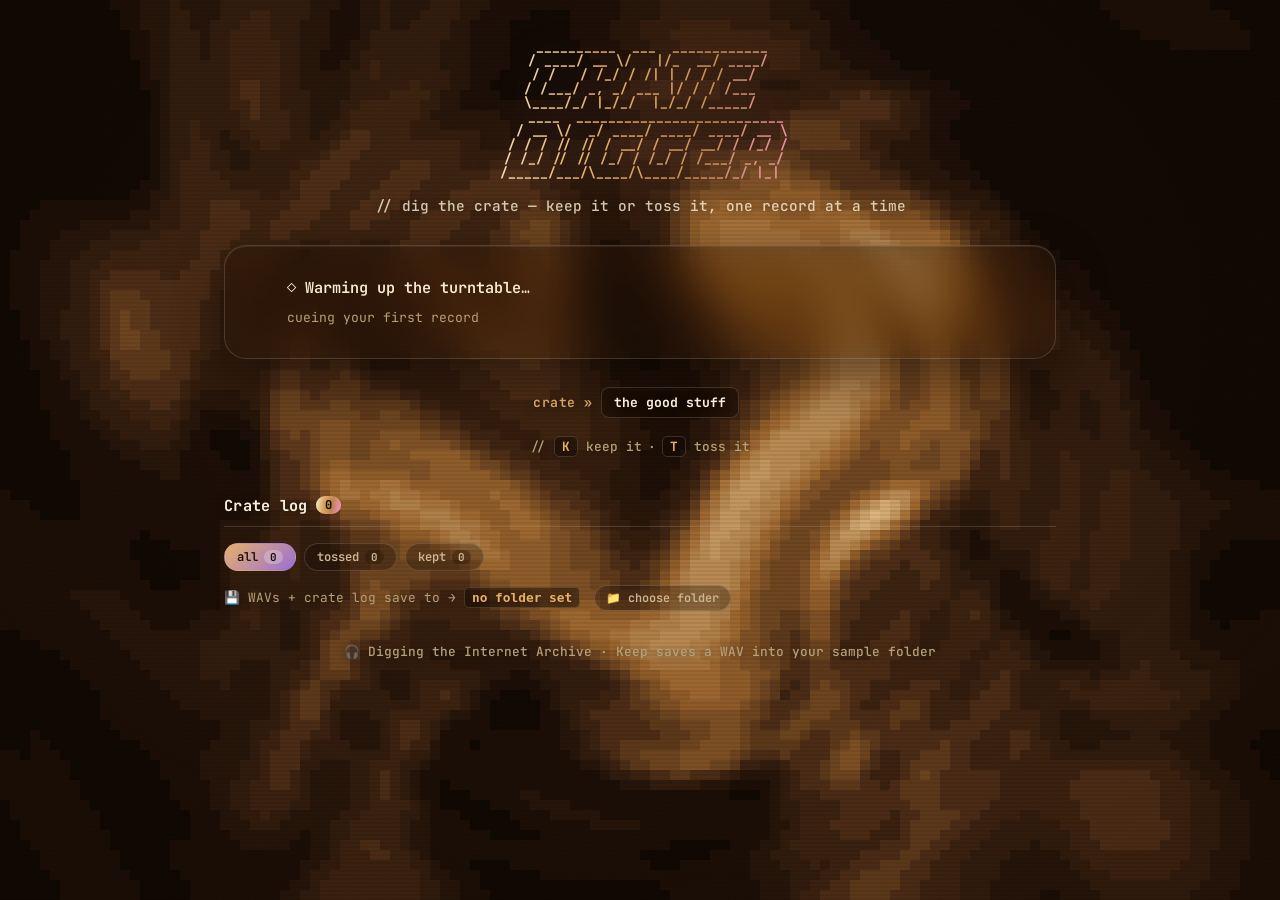
==== ui/index.html @ b9164f17 "PIXEL BREW: same brew field, chunky posterized pixels instead of glyphs Co-Authored-By: Claude Fable" ====
<!DOCTYPE html>
<html lang="en">
<head>
  <meta charset="utf-8" />
  <meta name="viewport" content="width=device-width, initial-scale=1" />
  <!-- CSP lives in tauri.conf.json — Tauri injects it (with nonces for its own
       IPC scripts) so a hand-written meta tag here would only get in the way. -->
  <title>Crate Digger</title>

  <link rel="preconnect" href="https://fonts.googleapis.com" />
  <link rel="preconnect" href="https://fonts.gstatic.com" crossorigin />
  <link href="https://fonts.googleapis.com/css2?family=JetBrains+Mono:wght@400;500;600;700&display=swap" rel="stylesheet" />
  <link rel="stylesheet" href="./style.css" />
</head>
<body>
  <!-- PIXEL BREW — milk meeting coffee on a spinning platter, behind everything (bg.js) -->
  <canvas id="bg" aria-hidden="true"></canvas>
  <div class="fx haze" aria-hidden="true"></div>
  <div class="fx grain" aria-hidden="true"></div>
  <div class="fx scan" aria-hidden="true"></div>

  <div class="app">
    <header>
      <h1 class="sr-only">Crate Digger</h1>
<pre id="logo" class="logo" aria-hidden="true">   __________  ___  ____________
  / ____/ __ \/   |/_  __/ ____/
 / /   / /_/ / /| | / / / __/
/ /___/ _, _/ ___ |/ / / /___
\____/_/ |_/_/  |_/_/ /_____/
    ____  __________________________
   / __ \/  _/ ____/ ____/ ____/ __ \
  / / / // // / __/ / __/ __/ / /_/ /
 / /_/ // // /_/ / /_/ / /___/ _, _/
/_____/___/\____/\____/_____/_/ |_|</pre>
      <p class="tagline">// dig the crate — keep it or toss it, one record at a time</p>
    </header>

    <main>
    <section class="stage">
      <div class="turntable">
        <div id="record" class="record">
          <pre id="asciiRecord" class="ascii-record" aria-hidden="true"></pre>
        </div>
        <div id="cueing" class="cueing hidden" aria-live="polite"></div>
      </div>

      <div class="info">
        <div id="placeholder" class="placeholder">
          <span class="ph-lead">◇ Warming up the turntable…</span>
          <span class="ph-sub">cueing your first record</span>
        </div>
        <div id="card" class="card hidden">
          <h2 id="title">—</h2>
          <div class="meta">
            <span id="artist" class="artist">—</span>
            <span id="year" class="pill"></span>
            <span id="genre" class="pill alt"></span>
          </div>
          <div id="label" class="sub"></div>
          <audio id="player" preload="auto"></audio>
          <div class="player">
            <button id="ppBtn" class="pp" type="button" aria-label="Play">▶</button>
            <div id="seek" class="seek" role="slider" aria-label="Seek" tabindex="0"
                 aria-valuemin="0" aria-valuemax="0" aria-valuenow="0" aria-valuetext="0:00 of 0:00">
              <div id="seekFill" class="seek-fill"></div>
            </div>
            <span class="ptimes"><span id="ptime">0:00</span> / <span id="pdur">0:00</span></span>
          </div>
          <div class="card-actions">
            <a id="archive" class="archive-link" target="_blank" rel="noopener"
               aria-label="View on Archive.org (opens in a new tab)">View on Archive.org ↗</a>
          </div>
        </div>
      </div>
    </section>

    <!-- one crate — the good stuff; no picker -->
    <section class="digbar">
      <p class="crate-line">
        <span class="crate-tag">crate&nbsp;»</span>
        <span class="crate-name">the good stuff</span>
        <span id="crateCount" class="crate-count" aria-live="polite"></span>
      </p>
    </section>

    <!-- no verdict buttons — K keeps, T tosses; the verdict plays out on the vinyl -->
    <section class="verdict">
      <p class="keyhint">// <kbd>K</kbd> keep it&ensp;·&ensp;<kbd>T</kbd> toss it</p>
    </section>

    <div id="toast" class="toast hidden" role="status" aria-live="polite" aria-atomic="true"></div>

    <section class="library">
      <h3>Crate log <span id="libCount" class="count">0</span></h3>
      <div class="lib-tabs">
        <button class="lib-tab active" data-filter="all" type="button">all <span class="tab-n">0</span></button>
        <button class="lib-tab" data-filter="heard" type="button">tossed <span class="tab-n">0</span></button>
        <button class="lib-tab" data-filter="kept" type="button">kept <span class="tab-n">0</span></button>
      </div>
      <ul id="libList" class="lib-list"></ul>
      <p class="lib-empty hidden" id="libEmpty">Nothing here yet — every record you dig up gets logged here.</p>
      <p class="dest">💾 WAVs + crate log save to → <code id="folderStatus">no folder set</code>
        <button id="folderPick" class="folder-btn" type="button">📁 choose folder</button></p>
    </section>
    </main>

    <footer class="shutdown-hint">
      🎧 Digging the Internet Archive · Keep saves a WAV into your sample folder
    </footer>
  </div>

  <script src="./bg.js"></script>
  <script src="./app.js"></script>
</body>
</html>
---- ui/style.css ----
/* ==========================================================================
   Crate Digger — hazy psychedelic-coffee, codey edition.
   Coffee-and-milk swirl behind frosted glass; JetBrains Mono, warm color wheel.
   ========================================================================== */
:root {
  /* warm psychedelic-coffee palette (matches the pbrew coffee-and-milk swirl) */
  --abyss: #160d06;
  --cream: #f7ecd2;
  --latte: #e6b06a;
  --rust: #b86a36;
  --rose: #ee93bb;
  --violet: #9a6fd6;
  /* ink on the haze */
  --ink: #f8efdd;
  --body: #e7d8bf;
  --muted: #cdb693;
  --muted-dim: #b6a079;   /* lightened for AA contrast over the bright swirl */
  /* glass */
  --glass: rgba(36, 23, 13, 0.42);
  --glass-soft: rgba(40, 26, 15, 0.30);
  --glass-line: rgba(247, 236, 210, 0.16);
  --glass-line-soft: rgba(247, 236, 210, 0.10);
  /* semantic */
  --success: #8fd6a0;
  /* radii */
  --r-xs: 5px;
  --r-sm: 8px;
  --r-md: 11px;
  --r-xl: 22px;
  --pill: 9999px;
  /* the warm psychedelic wheel, kept luminous for text gradients */
  --rainbow: linear-gradient(100deg,
    #f7ecd2, #e6b06a, #c98f54, #ee93bb, #b98fe0, #eca6c8, #f7ecd2);
  --mono: "JetBrains Mono", ui-monospace, "SFMono-Regular", Menlo, Consolas, monospace;
}

* { box-sizing: border-box; }

html, body { height: 100%; }
body {
  margin: 0;
  font-family: var(--mono);
  color: var(--body);
  background: var(--abyss); /* no gradients — the brew layers paint the cup */
  min-height: 100vh;
  -webkit-font-smoothing: antialiased;
  text-rendering: optimizeLegibility;
}

/* PIXEL BREW — low-res canvas scaled up into hard blocks:
   dark roast → caramel → cream by density, posterized */
#bg {
  position: fixed; inset: 0; width: 100%; height: 100%; z-index: 0;
  pointer-events: none;
  image-rendering: pixelated; image-rendering: crisp-edges;
}
.fx { position: fixed; inset: 0; z-index: 1; pointer-events: none; }
.haze {
  background: radial-gradient(120vmax 90vmax at 50% 36%, rgba(247, 236, 210, 0.10), transparent 62%);
  mix-blend-mode: soft-light;
}
.scan {
  background: repeating-linear-gradient(to bottom, rgba(0, 0, 0, 0) 0 2px, rgba(15, 9, 3, 0.16) 2px 4px);
  opacity: 0.45;
}
.grain {
  opacity: 0.06; mix-blend-mode: soft-light;
  background-image: url("data:image/svg+xml,%3Csvg xmlns='http://www.w3.org/2000/svg' width='140' height='140'%3E%3Cfilter id='n'%3E%3CfeTurbulence type='fractalNoise' baseFrequency='0.9' numOctaves='2' stitchTiles='stitch'/%3E%3C/filter%3E%3Crect width='100%25' height='100%25' filter='url(%23n)'/%3E%3C/svg%3E");
}

.sr-only {
  position: absolute; width: 1px; height: 1px; padding: 0; margin: -1px;
  overflow: hidden; clip: rect(0 0 0 0); white-space: nowrap; border: 0;
}

.app {
  position: relative; z-index: 2;
  max-width: 880px;
  margin: 0 auto;
  padding: 40px 24px 72px;
}

/* ---------------- header / ASCII wordmark ---------------- */
header { text-align: center; margin-bottom: 30px; }

.logo {
  display: inline-block;
  margin: 0 auto;
  font-family: var(--mono);
  font-size: clamp(6px, 1.7vw, 13px);
  line-height: 1.08;
  font-weight: 700;
  white-space: pre;
  background: var(--rainbow);
  background-size: 220% auto;
  -webkit-background-clip: text; background-clip: text;
  color: transparent;
  filter: drop-shadow(0 2px 18px rgba(238, 147, 187, 0.32));
  animation: hue 11s linear infinite;
}
@keyframes hue { to { background-position: 220% center; } }

/* the reels just locked — a one-shot glow that settles into the resting logo */
.logo.locked { animation: hue 11s linear infinite, logoLock 1.1s ease-out 1; }
@keyframes logoLock {
  0%   { filter: drop-shadow(0 0 28px rgba(238, 147, 187, 0.9)) drop-shadow(0 0 12px rgba(154, 111, 214, 0.7)); }
  100% { filter: drop-shadow(0 2px 18px rgba(238, 147, 187, 0.32)); }
}

.tagline {
  color: var(--cream);
  margin: 14px 0 0;
  font-size: 0.9rem;
  font-weight: 500;
  opacity: 0.82;
  text-shadow: 0 1px 10px rgba(20, 11, 5, 0.6);
}

/* ---------------- stage panel (frosted glass) ---------------- */
.stage {
  display: flex;
  gap: 30px;
  align-items: center;
  background: var(--glass);
  backdrop-filter: blur(18px) saturate(135%);
  -webkit-backdrop-filter: blur(18px) saturate(135%);
  border: 1px solid var(--glass-line);
  border-radius: var(--r-xl);
  padding: 30px 32px;
  box-shadow:
    0 18px 50px rgba(10, 5, 2, 0.45),
    inset 0 1px 0 rgba(255, 255, 255, 0.08);
}

/* ---------------- ASCII vinyl ---------------- */
.turntable { flex: 0 0 auto; display: grid; place-items: center; }

.record {
  position: relative;
  display: grid;
  place-items: center;
  filter: drop-shadow(0 10px 28px rgba(10, 5, 2, 0.55));
}

.ascii-record {
  margin: 0;
  font-family: var(--mono);
  font-size: clamp(7px, 1.9vw, 13px);
  line-height: 1.0;
  font-weight: 700;
  white-space: pre;
  user-select: none;
  /* fixed conic wheel; the JS spiral sweeps THROUGH it so light glides over the disc */
  background: conic-gradient(from 0deg,
    #f7ecd2, #e6b06a, #c98f54, #ee93bb, #9a6fd6, #6f4ea8, #c98f54, #f7ecd2);
  -webkit-background-clip: text; background-clip: text;
  color: transparent;
  filter: drop-shadow(0 0 10px rgba(238, 147, 187, 0.28));
}

/* a verdict washes over the disc: keep = warm bloom, toss = ashen fade
   (paired with the shape pass in renderDisc — light ring out / crumble to dust) */
.ascii-record.fx-keep { animation: discKeep 1.5s ease-in-out; }
@keyframes discKeep {
  0%   { filter: drop-shadow(0 0 10px rgba(238, 147, 187, 0.28)); }
  50%  { filter: drop-shadow(0 0 34px rgba(238, 147, 187, 0.95)) brightness(1.6) saturate(1.5); }
  100% { filter: drop-shadow(0 0 10px rgba(238, 147, 187, 0.28)); }
}
.ascii-record.fx-toss { animation: discToss 1.5s ease-in-out; }
@keyframes discToss {
  0%   { filter: drop-shadow(0 0 10px rgba(238, 147, 187, 0.28)); }
  50%  { filter: drop-shadow(0 0 4px rgba(60, 40, 36, 0.6)) saturate(0.15) brightness(0.6); }
  100% { filter: drop-shadow(0 0 10px rgba(238, 147, 187, 0.28)); }
}

@media (prefers-reduced-motion: reduce) {
  .logo { animation: none; }   /* the disc renders a single still frame in JS */
  .card.in { animation: none; }
  .cueing, .record.loading .ascii-record { animation: none; }
  .ascii-record.fx-keep, .ascii-record.fx-toss { animation: none; }
  .count { animation: none; }
}

/* ---------------- info / record card ---------------- */
.info { flex: 1 1 auto; min-width: 0; }
.placeholder {
  color: var(--body); font-size: 0.95rem; line-height: 1.6;
  display: flex; flex-direction: column; gap: 6px;
}
.ph-lead { color: var(--cream); font-weight: 600; }
.ph-sub { color: var(--muted-dim); font-size: 0.82rem; }
.card.hidden, .placeholder.hidden, .toast.hidden, .cueing.hidden { display: none; }

/* while the next record cues, the outgoing one recedes into the haze */
.card.stale { opacity: 0.4; filter: saturate(0.5); pointer-events: none; }
.card { transition: opacity 0.3s ease, filter 0.3s ease; }

/* each new record rises and focuses in out of the haze (set fresh every spin) */
.card.in { animation: cardIn 0.85s cubic-bezier(.2,.8,.2,1) both; }
@keyframes cardIn {
  from { opacity: 0; transform: translateY(16px) scale(.98); filter: blur(5px); }
  to   { opacity: 1; transform: none; filter: none; }
}

.card h2 {
  margin: 0 0 10px;
  font-size: 1.25rem;
  font-weight: 700;
  line-height: 1.3;
  color: var(--ink);
  word-break: break-word;
}
.meta { display: flex; flex-wrap: wrap; gap: 8px; align-items: center; margin-bottom: 8px; }
.artist { color: var(--rose); font-weight: 700; font-size: 0.9rem; }
.pill {
  font-size: 0.72rem; font-weight: 600; padding: 3px 9px; border-radius: var(--pill);
  background: rgba(247, 236, 210, 0.10); color: var(--body); border: 1px solid var(--glass-line);
}
.pill.alt { background: rgba(154, 111, 214, 0.20); color: #d9c4f4; border-color: rgba(154, 111, 214, 0.4); }
.pill:empty { display: none; }
.sub { color: var(--muted); font-size: 0.82rem; margin-bottom: 14px; min-height: 1em; }
.sub:empty { margin-bottom: 0; }

/* native control hidden — we drive it from a custom coffee-toned player */
audio#player { display: none; }
.player {
  display: flex; align-items: center; gap: 12px;
  margin: 8px 0 12px; padding: 9px 13px;
  background: rgba(20, 11, 5, 0.42);
  border: 1px solid var(--glass-line);
  border-radius: var(--r-md);
  backdrop-filter: blur(10px); -webkit-backdrop-filter: blur(10px);
}
.pp {
  flex: 0 0 auto; width: 34px; height: 34px; border-radius: 50%;
  border: 1px solid rgba(247, 236, 210, 0.35);
  background: radial-gradient(circle at 35% 30%, var(--latte), var(--rust) 85%);
  color: #2a1404; font-family: var(--mono); font-size: 0.78rem; font-weight: 700;
  cursor: pointer; display: grid; place-items: center; line-height: 1;
  box-shadow: 0 0 16px rgba(238, 147, 187, 0.35);
  transition: transform 0.08s ease, box-shadow 0.15s ease;
}
.pp:hover { box-shadow: 0 0 22px rgba(238, 147, 187, 0.55); }
.pp:active { transform: scale(0.93); }
.pp:focus-visible { outline: 2px solid var(--rose); outline-offset: 2px; }
.seek {
  flex: 1 1 auto; height: 7px; border-radius: var(--pill);
  background: rgba(247, 236, 210, 0.14);
  position: relative; cursor: pointer; touch-action: none;
}
.seek-fill {
  position: absolute; left: 0; top: 0; height: 100%; width: 0%;
  border-radius: var(--pill);
  background: linear-gradient(90deg, var(--latte), var(--rose), var(--violet));
  box-shadow: 0 0 12px rgba(238, 147, 187, 0.5);
}
.seek-fill::after {                 /* the playhead nub */
  content: ""; position: absolute; right: -5px; top: 50%;
  width: 10px; height: 10px; border-radius: 50%;
  transform: translateY(-50%);
  background: var(--cream); box-shadow: 0 0 8px rgba(238, 147, 187, 0.7);
}
.seek:focus-visible { outline: 2px solid var(--rose); outline-offset: 3px; }
.ptimes {
  flex: 0 0 auto; font-size: 0.76rem; color: var(--muted);
  font-variant-numeric: tabular-nums; letter-spacing: 0.3px;
}

.archive-link { color: var(--muted-dim); font-size: 0.8rem; font-weight: 500; text-decoration: none; }
.archive-link:hover { color: var(--rose); }

/* ---------------- the disc IS the loader (cueing caption + whir) ---------------- */
.cueing {
  margin-top: 16px; text-align: center;
  font-family: var(--mono); font-size: 0.82rem; font-weight: 600;
  letter-spacing: 0.5px; color: var(--cream);
  text-shadow: 0 1px 10px rgba(20, 11, 5, 0.6);
  animation: cuePulse 1.3s ease-in-out infinite;
}
@keyframes cuePulse { 0%, 100% { opacity: 0.4; } 50% { opacity: 0.95; } }

/* while digging/cueing, the disc glows brighter and breathes — it's the loader */
.record.loading .ascii-record { animation: discCue 1.1s ease-in-out infinite; }
@keyframes discCue {
  0%, 100% { filter: drop-shadow(0 0 10px rgba(238, 147, 187, 0.30)); }
  50%      { filter: drop-shadow(0 0 24px rgba(154, 111, 214, 0.65)); }
}

/* ---------------- dig bar (which crate) + verdict bar (keep / toss) ---------------- */
.digbar {
  display: flex; flex-wrap: wrap; gap: 12px; align-items: center;
  justify-content: center;
  max-width: 560px; margin: 28px auto 0;
}
/* no verdict buttons — the shortcuts are whispered like a code comment */
.verdict { margin: 20px 0 6px; text-align: center; }
.keyhint {
  margin: 0; color: var(--muted-dim); font-size: 0.8rem; font-weight: 500;
  text-shadow: 0 1px 8px rgba(20, 11, 5, 0.5);
}
.keyhint kbd {
  font-family: var(--mono); color: var(--latte); font-weight: 700;
  border: 1px solid var(--glass-line); border-radius: var(--r-xs);
  padding: 1px 7px; background: rgba(20, 11, 5, 0.5);
}
.crate-line {
  margin: 0; color: var(--muted); font-size: 0.82rem; font-weight: 600;
  display: flex; align-items: center; gap: 8px; flex-wrap: wrap;
  text-shadow: 0 1px 8px rgba(20, 11, 5, 0.5);
}
.crate-tag { color: var(--latte); letter-spacing: 0.5px; }
.crate-name {
  color: var(--ink); font-weight: 700;
  padding: 6px 12px; border-radius: var(--r-sm);
  border: 1px solid var(--glass-line); background: rgba(20, 11, 5, 0.5);
  backdrop-filter: blur(10px); -webkit-backdrop-filter: blur(10px);
}
/* the exact records-left tally — single crate, so it never lies */
.crate-count { color: var(--muted-dim); font-weight: 500; font-size: 0.78rem; }
.crate-count:not(:empty)::before { content: "· "; }

/* ---------------- toast ---------------- */
.toast {
  margin: 18px auto 0; max-width: 600px; text-align: center;
  padding: 11px 16px; border-radius: var(--r-md); font-size: 0.86rem; font-weight: 500;
  border: 1px solid var(--glass-line); color: var(--body);
  background: var(--glass-soft);
  backdrop-filter: blur(12px); -webkit-backdrop-filter: blur(12px);
}
.toast.ok { border-color: rgba(143, 214, 160, 0.45); background: rgba(143, 214, 160, 0.12); color: #bdebca; }
.toast.err { border-color: rgba(243, 160, 140, 0.45); background: rgba(243, 160, 140, 0.12); color: #f6c3b5; }
.toast.busy { color: var(--muted); }

/* ---------------- crate log (persistent library) ---------------- */
.library { margin-top: 40px; }
.library h3 {
  font-size: 0.95rem; font-weight: 700; color: var(--ink);
  border-bottom: 1px solid var(--glass-line); padding-bottom: 10px;
  display: flex; align-items: center; letter-spacing: 0.3px;
  text-shadow: 0 1px 10px rgba(20, 11, 5, 0.6);
}
.count {
  background: var(--rainbow); background-size: 200% auto;
  color: #1c1004; border-radius: var(--pill);
  padding: 1px 9px; font-size: 0.76rem; font-weight: 700; margin-left: 8px;
  animation: hue 7s linear infinite;
}
.lib-tabs { display: flex; flex-wrap: wrap; gap: 8px; margin: 16px 0 6px; }
.lib-tab {
  font-family: var(--mono); font-size: 0.76rem; font-weight: 600; cursor: pointer;
  padding: 5px 12px; border-radius: var(--pill);
  border: 1px solid var(--glass-line); background: rgba(20, 11, 5, 0.3);
  color: var(--muted); display: inline-flex; align-items: center; gap: 6px;
  transition: color 0.14s ease, border-color 0.14s ease, background 0.14s ease;
}
.lib-tab:hover { color: var(--cream); border-color: rgba(247, 236, 210, 0.3); }
.lib-tab.active { color: #1c1004; border-color: transparent;
  background: linear-gradient(135deg, var(--latte), var(--violet)); }
.lib-tab .tab-n {
  font-size: 0.68rem; font-weight: 700; padding: 0 6px; border-radius: var(--pill);
  background: rgba(20, 11, 5, 0.28); color: inherit;
}
.lib-tab.active .tab-n { background: rgba(255, 255, 255, 0.25); }

.lib-list { list-style: none; padding: 0; margin: 10px 0; }
.lib-list li {
  display: flex; align-items: center; gap: 11px;
  padding: 8px 0; border-bottom: 1px solid var(--glass-line-soft);
}
.lib-main { flex: 1 1 auto; min-width: 0; display: flex; flex-direction: column; gap: 1px; }
.lib-title {
  font-size: 0.84rem; font-weight: 600; color: var(--body);
  white-space: nowrap; overflow: hidden; text-overflow: ellipsis;
  text-shadow: 0 1px 8px rgba(20, 11, 5, 0.5);
}
.lib-artist {
  font-size: 0.74rem; color: var(--muted-dim);
  white-space: nowrap; overflow: hidden; text-overflow: ellipsis;
}
/* read-only verdict pills — how you ruled on each record; not clickable */
.lib-badges { flex: 0 0 auto; display: flex; gap: 6px; }
.lib-b {
  padding: 3px 10px; border-radius: var(--pill);
  border: 1px solid var(--glass-line); background: rgba(247, 236, 210, 0.05);
  color: var(--muted); font-size: 0.7rem; font-weight: 700; white-space: nowrap;
}
.lib-b.kept {
  color: #bdebca; border-color: rgba(143, 214, 160, 0.55); background: rgba(143, 214, 160, 0.14);
}
.lib-b.tossed {
  color: #f6c3b5; border-color: rgba(243, 160, 140, 0.5); background: rgba(243, 160, 140, 0.12);
}
.lib-empty { color: var(--muted-dim); font-size: 0.84rem; padding: 10px 0; }
.lib-empty.hidden { display: none; }

.dest { color: var(--muted-dim); font-size: 0.8rem; margin-top: 14px; text-shadow: 0 1px 8px rgba(20, 11, 5, 0.5); }
code {
  background: rgba(20, 11, 5, 0.5); padding: 2px 7px; border-radius: var(--r-xs);
  color: var(--latte); font-weight: 600; border: 1px solid var(--glass-line);
}

/* ---------------- shutdown hint ---------------- */
.shutdown-hint {
  margin-top: 32px; text-align: center;
  color: var(--muted-dim); font-size: 0.8rem; font-weight: 500;
  text-shadow: 0 1px 8px rgba(20, 11, 5, 0.5);
}

/* click-to-play affordance on crate-log rows */
.lib-list li { cursor: pointer; }
.lib-play {
  flex: 0 0 auto; width: 22px; height: 22px; border-radius: 50%;
  display: grid; place-items: center; font-size: 0.6rem;
  color: var(--latte); border: 1px solid var(--glass-line);
  background: rgba(247, 236, 210, 0.06);
}
.lib-list li:hover .lib-play { color: var(--rose); border-color: rgba(238, 147, 187, 0.5); }
.lib-list li:active { opacity: 0.75; }

/* ---------------- card actions (Archive.org link) ---------------- */
.card-actions { display: flex; align-items: center; gap: 14px; flex-wrap: wrap; margin-top: 4px; }

/* ---------------- sample-folder picker (crate-log footer) ---------------- */
.folder-btn {
  font-family: var(--mono); font-size: 0.74rem; font-weight: 600; cursor: pointer;
  padding: 4px 11px; margin-left: 6px; border-radius: var(--pill);
  border: 1px solid var(--glass-line); background: rgba(20, 11, 5, 0.3);
  color: var(--muted);
  transition: color 0.14s ease, border-color 0.14s ease, background 0.14s ease;
}
.folder-btn:hover { color: var(--cream); border-color: rgba(247, 236, 210, 0.3); }
.folder-btn:focus-visible { outline: 2px solid var(--rose); outline-offset: 2px; }
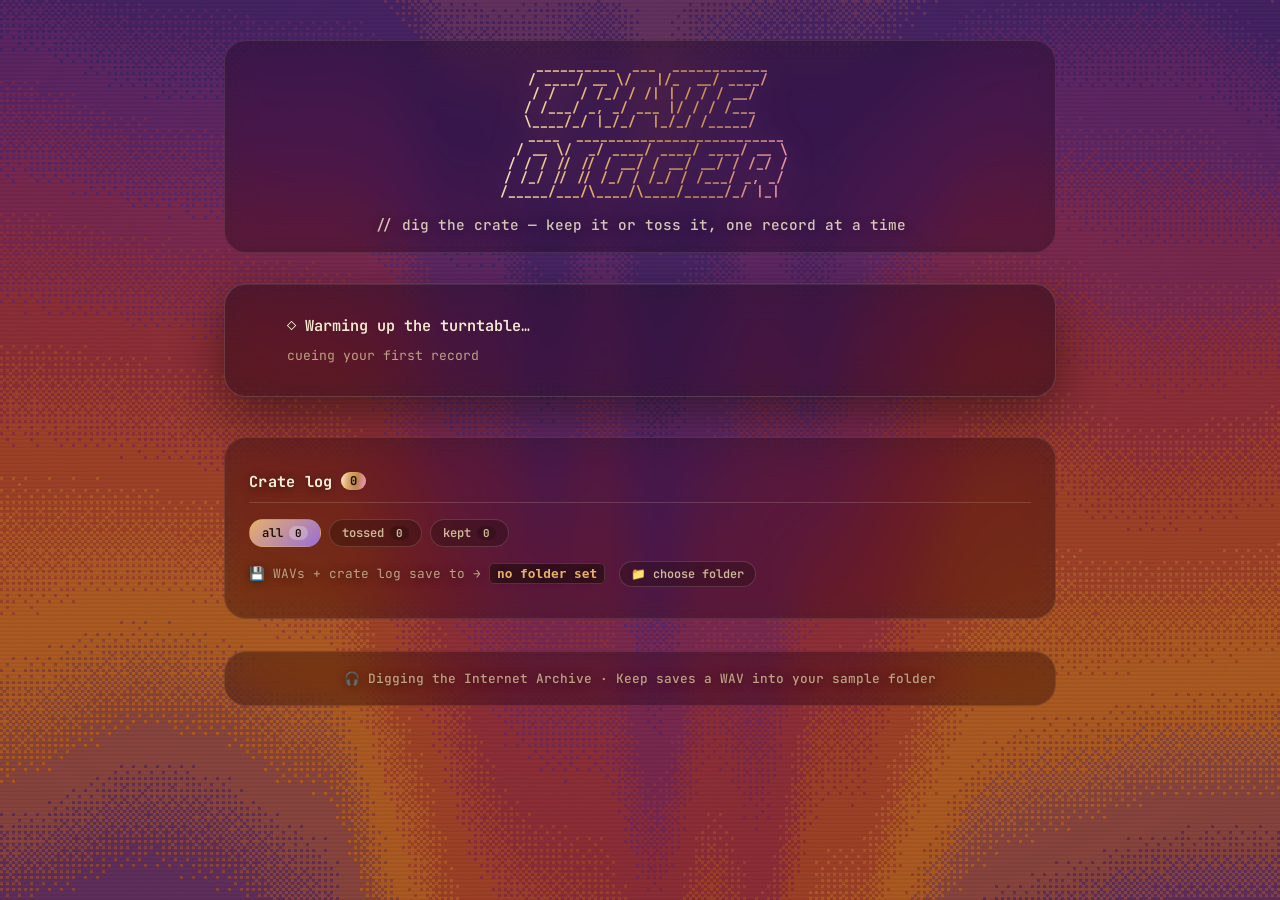
==== commit b994a133: "Drop the crate bar and keyhint bar — the disc and the log say everything Co-Authored-By: Claude Fabl" ====
--- a/ui/index.html
+++ b/ui/index.html
@@ -74,20 +74,7 @@
       </div>
     </section>
 
-    <!-- one crate — the good stuff; no picker -->
-    <section class="digbar">
-      <p class="crate-line">
-        <span class="crate-tag">crate&nbsp;»</span>
-        <span class="crate-name">the good stuff</span>
-        <span id="crateCount" class="crate-count" aria-live="polite"></span>
-      </p>
-    </section>
-
-    <!-- no verdict buttons — K keeps, T tosses; the verdict plays out on the vinyl -->
-    <section class="verdict">
-      <p class="keyhint">// <kbd>K</kbd> keep it&ensp;·&ensp;<kbd>T</kbd> toss it</p>
-    </section>
-
+    <!-- no crate bar, no verdict buttons — one crate, K keeps, T tosses -->
     <div id="toast" class="toast hidden" role="status" aria-live="polite" aria-atomic="true"></div>
 
     <section class="library">
--- a/ui/style.css
+++ b/ui/style.css
@@ -3,21 +3,21 @@
    Coffee-and-milk swirl behind frosted glass; JetBrains Mono, warm color wheel.
    ========================================================================== */
 :root {
-  /* warm psychedelic-coffee palette (matches the pbrew coffee-and-milk swirl) */
-  --abyss: #160d06;
+  /* SOFT FALLS, deep cut — purples/wines/reds/oranges; cream ink on dark glass */
+  --abyss: #2a1430;
   --cream: #f7ecd2;
   --latte: #e6b06a;
-  --rust: #b86a36;
+  --rust: #c97a3e;
   --rose: #ee93bb;
   --violet: #9a6fd6;
-  /* ink on the haze */
+  /* ink on the glow */
   --ink: #f8efdd;
-  --body: #e7d8bf;
-  --muted: #cdb693;
-  --muted-dim: #b6a079;   /* lightened for AA contrast over the bright swirl */
+  --body: #ecdcc8;
+  --muted: #d0b89a;
+  --muted-dim: #bda183;
   /* glass */
-  --glass: rgba(36, 23, 13, 0.42);
-  --glass-soft: rgba(40, 26, 15, 0.30);
+  --glass: rgba(22, 10, 22, 0.5);
+  --glass-soft: rgba(24, 12, 24, 0.4);
   --glass-line: rgba(247, 236, 210, 0.16);
   --glass-line-soft: rgba(247, 236, 210, 0.10);
   /* semantic */
@@ -47,8 +47,7 @@
   text-rendering: optimizeLegibility;
 }
 
-/* PIXEL BREW — low-res canvas scaled up into hard blocks:
-   dark roast → caramel → cream by density, posterized */
+/* the background canvas — blank for now; whatever comes next grows from here */
 #bg {
   position: fixed; inset: 0; width: 100%; height: 100%; z-index: 0;
   pointer-events: none;
@@ -60,8 +59,18 @@
   mix-blend-mode: soft-light;
 }
 .scan {
-  background: repeating-linear-gradient(to bottom, rgba(0, 0, 0, 0) 0 2px, rgba(15, 9, 3, 0.16) 2px 4px);
-  opacity: 0.45;
+  background: repeating-linear-gradient(to bottom, rgba(0, 0, 0, 0) 0 2px, rgba(10, 4, 12, 0.14) 2px 4px);
+  opacity: 0.4;
+}
+
+/* every text block sits behind frosted glass */
+header, .library, .shutdown-hint {
+  background: var(--glass-soft);
+  backdrop-filter: blur(16px) saturate(130%);
+  -webkit-backdrop-filter: blur(16px) saturate(130%);
+  border: 1px solid var(--glass-line-soft);
+  border-radius: var(--r-xl);
+  padding: 18px 24px;
 }
 .grain {
   opacity: 0.06; mix-blend-mode: soft-light;
@@ -286,39 +295,6 @@
   50%      { filter: drop-shadow(0 0 24px rgba(154, 111, 214, 0.65)); }
 }
 
-/* ---------------- dig bar (which crate) + verdict bar (keep / toss) ---------------- */
-.digbar {
-  display: flex; flex-wrap: wrap; gap: 12px; align-items: center;
-  justify-content: center;
-  max-width: 560px; margin: 28px auto 0;
-}
-/* no verdict buttons — the shortcuts are whispered like a code comment */
-.verdict { margin: 20px 0 6px; text-align: center; }
-.keyhint {
-  margin: 0; color: var(--muted-dim); font-size: 0.8rem; font-weight: 500;
-  text-shadow: 0 1px 8px rgba(20, 11, 5, 0.5);
-}
-.keyhint kbd {
-  font-family: var(--mono); color: var(--latte); font-weight: 700;
-  border: 1px solid var(--glass-line); border-radius: var(--r-xs);
-  padding: 1px 7px; background: rgba(20, 11, 5, 0.5);
-}
-.crate-line {
-  margin: 0; color: var(--muted); font-size: 0.82rem; font-weight: 600;
-  display: flex; align-items: center; gap: 8px; flex-wrap: wrap;
-  text-shadow: 0 1px 8px rgba(20, 11, 5, 0.5);
-}
-.crate-tag { color: var(--latte); letter-spacing: 0.5px; }
-.crate-name {
-  color: var(--ink); font-weight: 700;
-  padding: 6px 12px; border-radius: var(--r-sm);
-  border: 1px solid var(--glass-line); background: rgba(20, 11, 5, 0.5);
-  backdrop-filter: blur(10px); -webkit-backdrop-filter: blur(10px);
-}
-/* the exact records-left tally — single crate, so it never lies */
-.crate-count { color: var(--muted-dim); font-weight: 500; font-size: 0.78rem; }
-.crate-count:not(:empty)::before { content: "· "; }
-
 /* ---------------- toast ---------------- */
 .toast {
   margin: 18px auto 0; max-width: 600px; text-align: center;
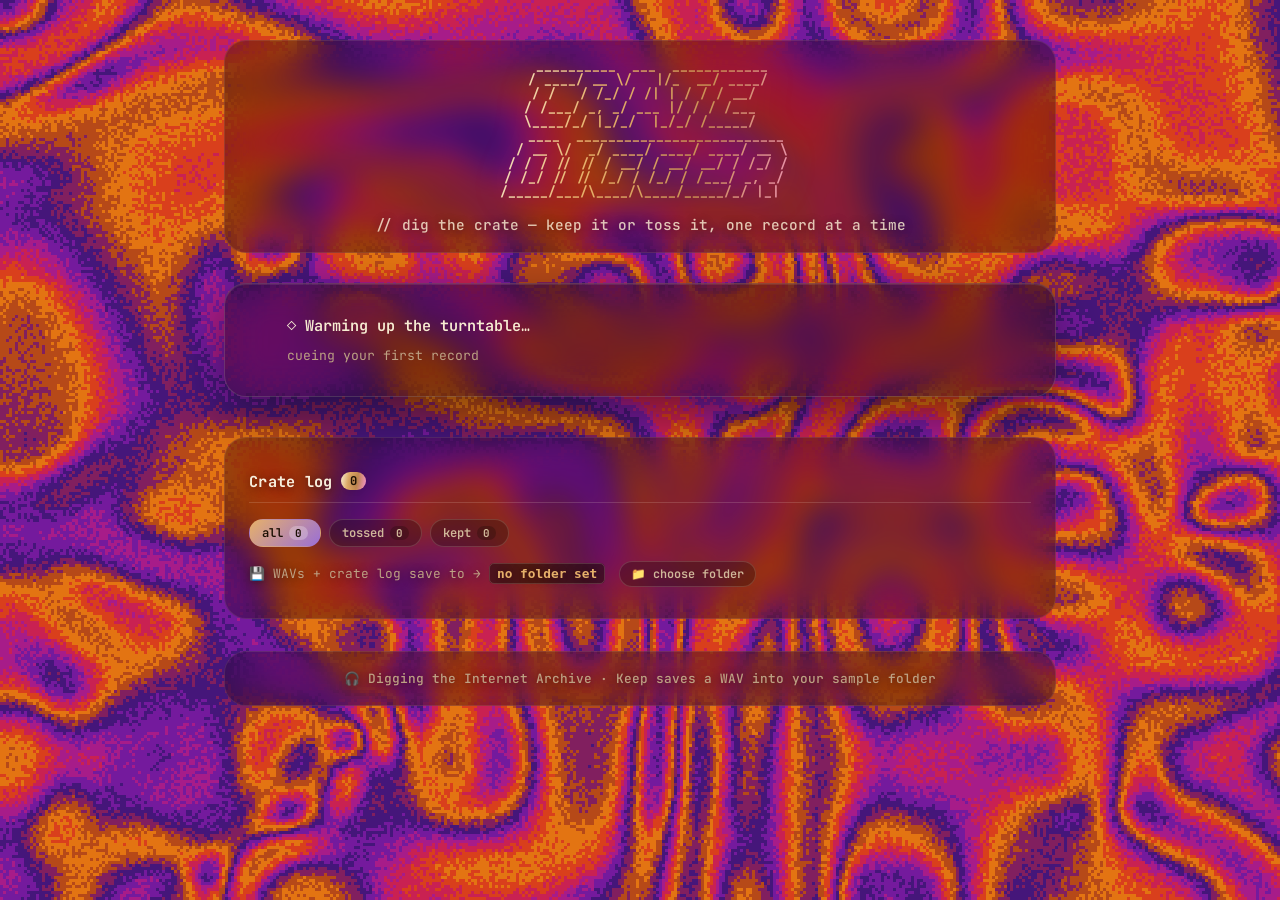
==== commit b965ca69: "The brew comes alive: every pixel gets its own heartbeat — domain-warped blobs churn a vibrant viole" ====
--- a/ui/index.html
+++ b/ui/index.html
@@ -13,11 +13,8 @@
   <link rel="stylesheet" href="./style.css" />
 </head>
 <body>
-  <!-- PIXEL BREW — milk meeting coffee on a spinning platter, behind everything (bg.js) -->
+  <!-- LIVING BREW — every pixel breathing on its own, behind everything (bg.js) -->
   <canvas id="bg" aria-hidden="true"></canvas>
-  <div class="fx haze" aria-hidden="true"></div>
-  <div class="fx grain" aria-hidden="true"></div>
-  <div class="fx scan" aria-hidden="true"></div>
 
   <div class="app">
     <header>
--- a/ui/style.css
+++ b/ui/style.css
@@ -47,22 +47,12 @@
   text-rendering: optimizeLegibility;
 }
 
-/* the background canvas — blank for now; whatever comes next grows from here */
+/* the living-brew canvas — bg.js paints it, CSS scales its 3px pixels up crisp */
 #bg {
   position: fixed; inset: 0; width: 100%; height: 100%; z-index: 0;
   pointer-events: none;
   image-rendering: pixelated; image-rendering: crisp-edges;
 }
-.fx { position: fixed; inset: 0; z-index: 1; pointer-events: none; }
-.haze {
-  background: radial-gradient(120vmax 90vmax at 50% 36%, rgba(247, 236, 210, 0.10), transparent 62%);
-  mix-blend-mode: soft-light;
-}
-.scan {
-  background: repeating-linear-gradient(to bottom, rgba(0, 0, 0, 0) 0 2px, rgba(10, 4, 12, 0.14) 2px 4px);
-  opacity: 0.4;
-}
-
 /* every text block sits behind frosted glass */
 header, .library, .shutdown-hint {
   background: var(--glass-soft);
@@ -72,11 +62,6 @@
   border-radius: var(--r-xl);
   padding: 18px 24px;
 }
-.grain {
-  opacity: 0.06; mix-blend-mode: soft-light;
-  background-image: url("data:image/svg+xml,%3Csvg xmlns='http://www.w3.org/2000/svg' width='140' height='140'%3E%3Cfilter id='n'%3E%3CfeTurbulence type='fractalNoise' baseFrequency='0.9' numOctaves='2' stitchTiles='stitch'/%3E%3C/filter%3E%3Crect width='100%25' height='100%25' filter='url(%23n)'/%3E%3C/svg%3E");
-}
-
 .sr-only {
   position: absolute; width: 1px; height: 1px; padding: 0; margin: -1px;
   overflow: hidden; clip: rect(0 0 0 0); white-space: nowrap; border: 0;
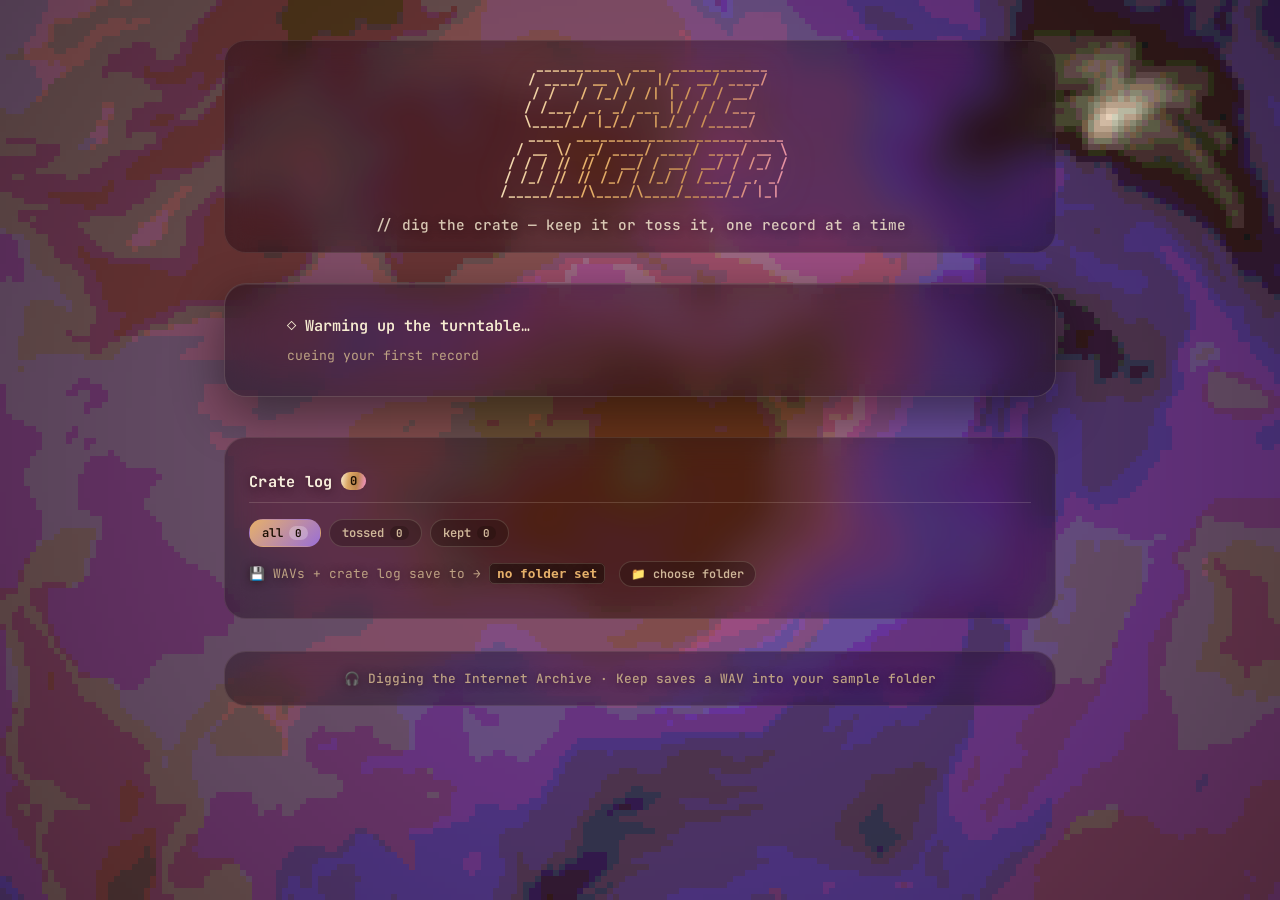
==== commit abfd4497: "Back to the source: the OG pbrew swirl returns to the platter, warm cream ink restored, and it pours" ====
--- a/ui/index.html
+++ b/ui/index.html
@@ -13,7 +13,7 @@
   <link rel="stylesheet" href="./style.css" />
 </head>
 <body>
-  <!-- LIVING BREW — every pixel breathing on its own, behind everything (bg.js) -->
+  <!-- pbrew — the OG coffee-and-milk swirl, bright, no overlays (bg.js) -->
   <canvas id="bg" aria-hidden="true"></canvas>
 
   <div class="app">
--- a/ui/style.css
+++ b/ui/style.css
@@ -47,7 +47,7 @@
   text-rendering: optimizeLegibility;
 }
 
-/* the living-brew canvas — bg.js paints it, CSS scales its 3px pixels up crisp */
+/* the background canvas — blank for now; whatever comes next grows from here */
 #bg {
   position: fixed; inset: 0; width: 100%; height: 100%; z-index: 0;
   pointer-events: none;
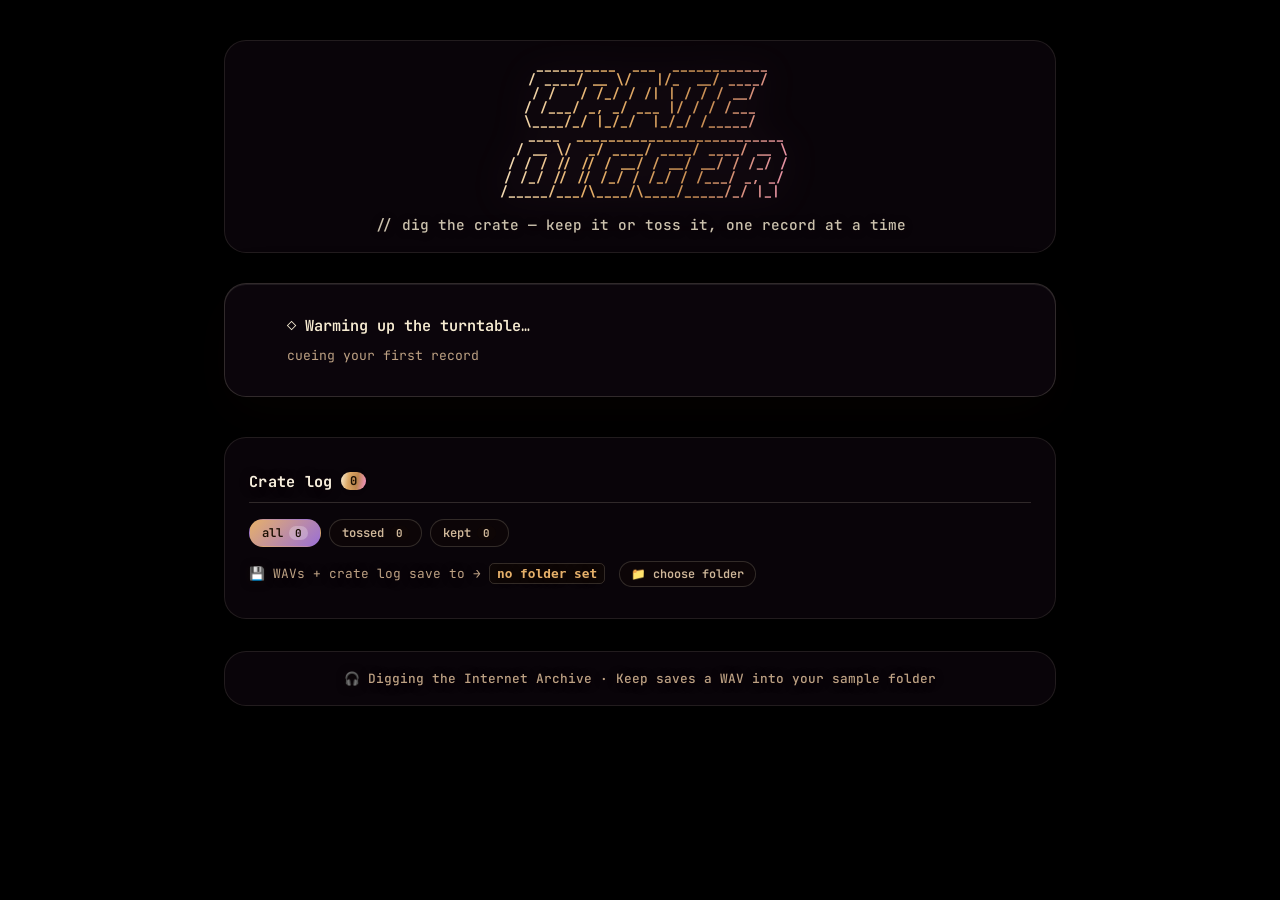
==== commit 21b9081a: "The stage goes dark: the shader era ends -- bg.js deleted, plain black behind the glass, the warm in" ====
--- a/ui/index.html
+++ b/ui/index.html
@@ -13,8 +13,6 @@
   <link rel="stylesheet" href="./style.css" />
 </head>
 <body>
-  <!-- pbrew — the OG coffee-and-milk swirl, bright, no overlays (bg.js) -->
-  <canvas id="bg" aria-hidden="true"></canvas>
 
   <div class="app">
     <header>
@@ -93,7 +91,6 @@
     </footer>
   </div>
 
-  <script src="./bg.js"></script>
   <script src="./app.js"></script>
 </body>
 </html>
--- a/ui/style.css
+++ b/ui/style.css
@@ -1,10 +1,10 @@
 /* ==========================================================================
-   Crate Digger — hazy psychedelic-coffee, codey edition.
-   Coffee-and-milk swirl behind frosted glass; JetBrains Mono, warm color wheel.
+   Crate Digger — plain black stage, codey edition.
+   Warm color wheel on frosted glass; JetBrains Mono; no background shader.
    ========================================================================== */
 :root {
-  /* SOFT FALLS, deep cut — purples/wines/reds/oranges; cream ink on dark glass */
-  --abyss: #2a1430;
+  /* plain black stage — warm cream ink on dark glass, no shader behind it */
+  --abyss: #000000;
   --cream: #f7ecd2;
   --latte: #e6b06a;
   --rust: #c97a3e;
@@ -41,18 +41,12 @@
   margin: 0;
   font-family: var(--mono);
   color: var(--body);
-  background: var(--abyss); /* no gradients — the brew layers paint the cup */
+  background: var(--abyss); /* plain black, nothing behind the glass */
   min-height: 100vh;
   -webkit-font-smoothing: antialiased;
   text-rendering: optimizeLegibility;
 }
 
-/* the background canvas — blank for now; whatever comes next grows from here */
-#bg {
-  position: fixed; inset: 0; width: 100%; height: 100%; z-index: 0;
-  pointer-events: none;
-  image-rendering: pixelated; image-rendering: crisp-edges;
-}
 /* every text block sits behind frosted glass */
 header, .library, .shutdown-hint {
   background: var(--glass-soft);
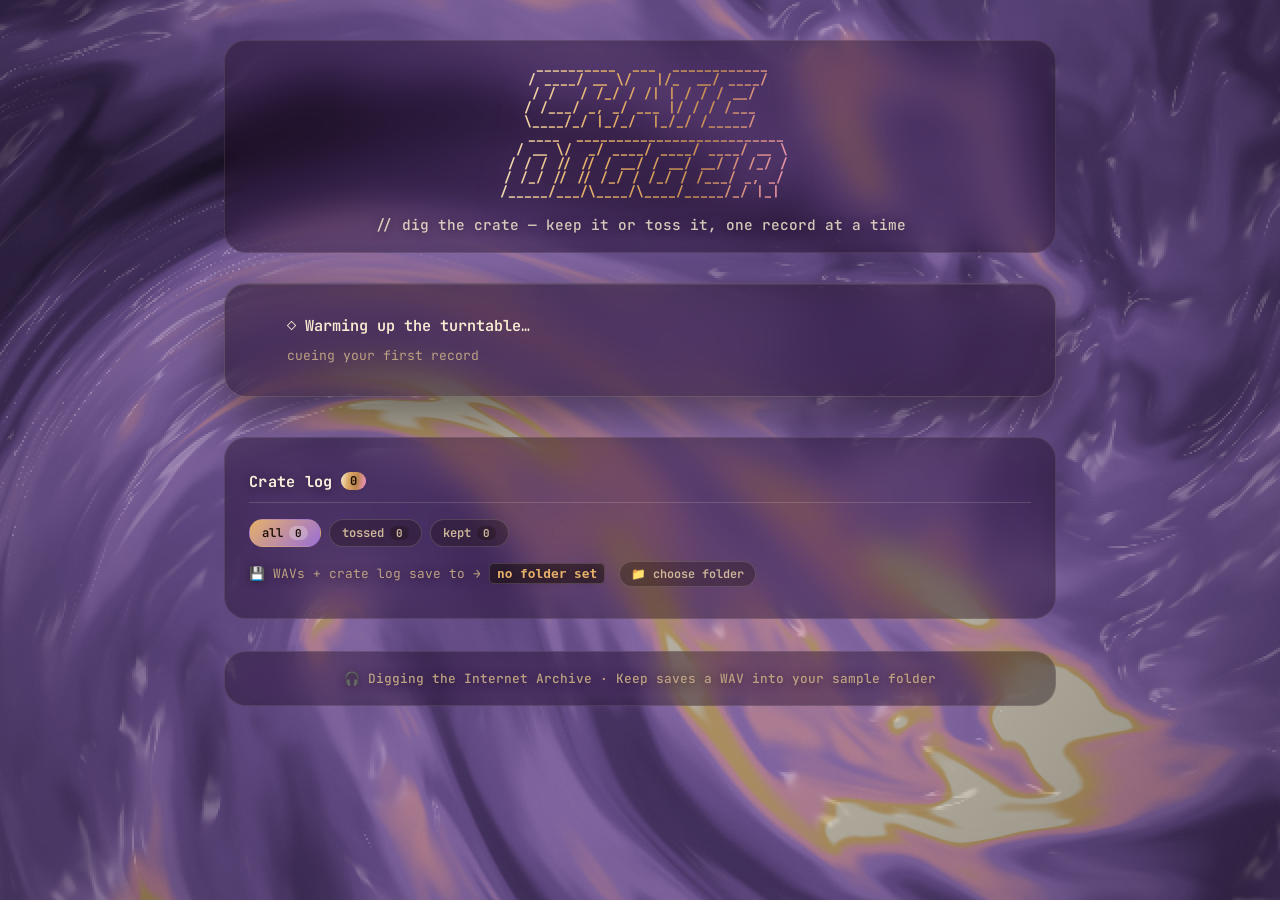
==== commit 56fb636e: "The stage lights up again, and the room takes the record's colors: bg.js returns carrying the blood-" ====
--- a/ui/index.html
+++ b/ui/index.html
@@ -13,6 +13,8 @@
   <link rel="stylesheet" href="./style.css" />
 </head>
 <body>
+
+  <canvas id="bg" aria-hidden="true"></canvas>
 
   <div class="app">
     <header>
@@ -91,6 +93,7 @@
     </footer>
   </div>
 
+  <script src="./bg.js"></script>
   <script src="./app.js"></script>
 </body>
 </html>
--- a/ui/style.css
+++ b/ui/style.css
@@ -1,10 +1,10 @@
 /* ==========================================================================
-   Crate Digger — plain black stage, codey edition.
-   Warm color wheel on frosted glass; JetBrains Mono; no background shader.
+   Crate Digger — record-wheel swirl stage, codey edition.
+   Warm color wheel on frosted glass; JetBrains Mono; bg.js churns behind.
    ========================================================================== */
 :root {
-  /* plain black stage — warm cream ink on dark glass, no shader behind it */
-  --abyss: #000000;
+  /* dark-plum fallback under the record-wheel swirl (bg.js) */
+  --abyss: #0b0612;
   --cream: #f7ecd2;
   --latte: #e6b06a;
   --rust: #c97a3e;
@@ -41,7 +41,7 @@
   margin: 0;
   font-family: var(--mono);
   color: var(--body);
-  background: var(--abyss); /* plain black, nothing behind the glass */
+  background: var(--abyss); /* fallback while bg.js boots */
   min-height: 100vh;
   -webkit-font-smoothing: antialiased;
   text-rendering: optimizeLegibility;
@@ -59,6 +59,12 @@
 .sr-only {
   position: absolute; width: 1px; height: 1px; padding: 0; margin: -1px;
   overflow: hidden; clip: rect(0 0 0 0); white-space: nowrap; border: 0;
+}
+
+/* the record-wheel swirl (bg.js) fills the stage behind the glass */
+#bg {
+  position: fixed; inset: 0; z-index: 0;
+  width: 100vw; height: 100vh;
 }
 
 .app {
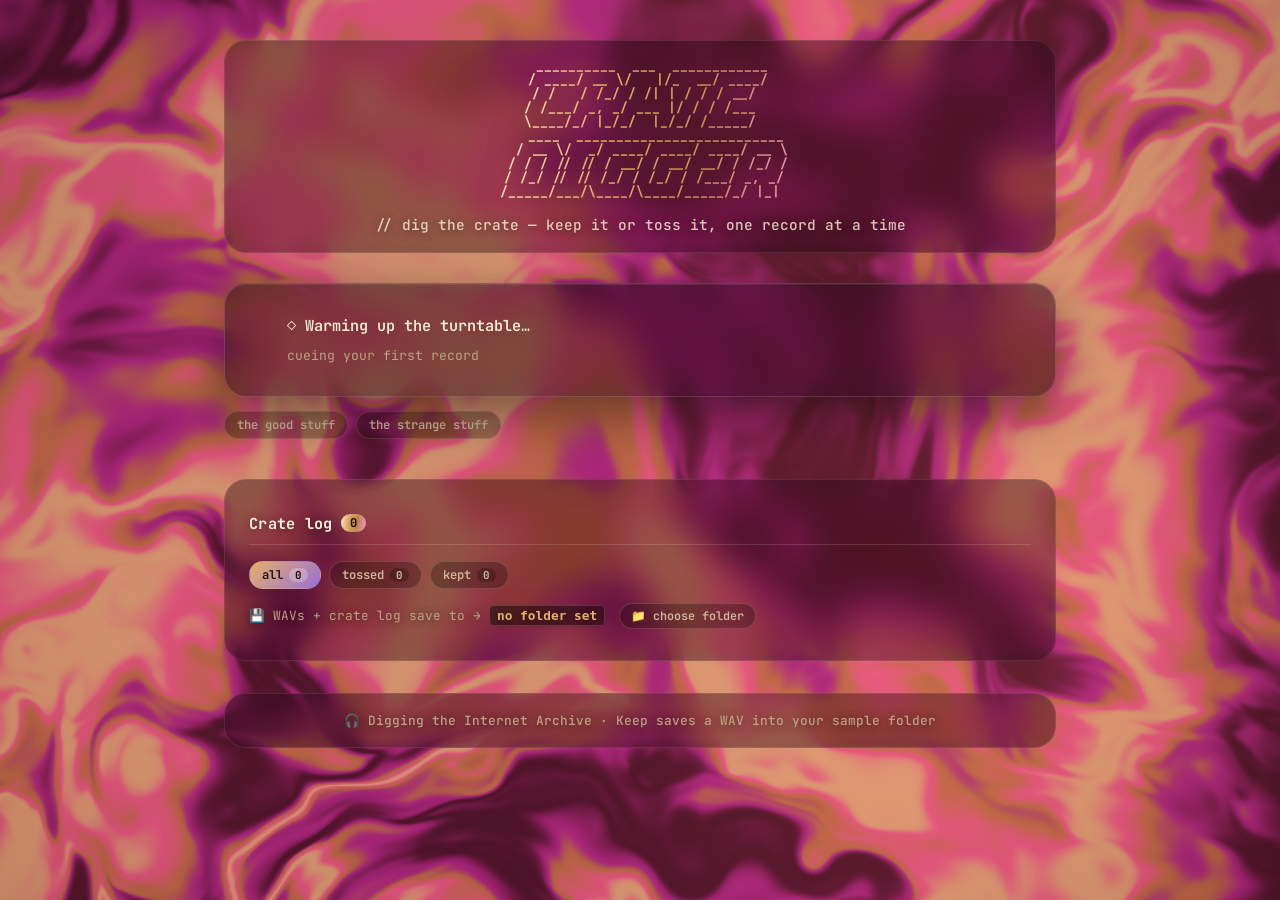
==== commit 7165428a: "No crate retires after all: the swap becomes a rack. Both bins stay -- the good stuff (the soul well" ====
--- a/ui/index.html
+++ b/ui/index.html
@@ -71,7 +71,12 @@
       </div>
     </section>
 
-    <!-- no crate bar, no verdict buttons — one crate, K keeps, T tosses -->
+    <!-- the crate bar returns: two bins, click or C to flip — verdicts stay on the keys (K keeps, T tosses) -->
+    <div id="crateBar" class="crate-bar" role="radiogroup" aria-label="Crate">
+      <button class="crate-tab" data-crate="the_good_stuff" role="radio" aria-checked="false" type="button">the good stuff</button>
+      <button class="crate-tab" data-crate="the_strange_stuff" role="radio" aria-checked="false" type="button">the strange stuff</button>
+      <span id="crateCount" class="crate-count"></span>
+    </div>
     <div id="toast" class="toast hidden" role="status" aria-live="polite" aria-atomic="true"></div>
 
     <section class="library">
--- a/ui/style.css
+++ b/ui/style.css
@@ -3,8 +3,8 @@
    Warm color wheel on frosted glass; JetBrains Mono; bg.js churns behind.
    ========================================================================== */
 :root {
-  /* dark-plum fallback under the record-wheel swirl (bg.js) */
-  --abyss: #0b0612;
+  /* warm dark-roast fallback under the record-wheel swirl (bg.js) */
+  --abyss: #0d0805;
   --cream: #f7ecd2;
   --latte: #e6b06a;
   --rust: #c97a3e;
@@ -61,7 +61,7 @@
   overflow: hidden; clip: rect(0 0 0 0); white-space: nowrap; border: 0;
 }
 
-/* the record-wheel swirl (bg.js) fills the stage behind the glass */
+/* the creamy paint (bg.js) fills the stage behind the glass */
 #bg {
   position: fixed; inset: 0; z-index: 0;
   width: 100vw; height: 100vh;
@@ -323,6 +323,23 @@
 }
 .lib-tab.active .tab-n { background: rgba(255, 255, 255, 0.25); }
 
+/* ---------------- crate bar (two bins, one table) ---------------- */
+.crate-bar { display: flex; align-items: center; gap: 8px; margin: 14px 0 0; }
+.crate-tab {
+  font-family: var(--mono); font-size: 0.76rem; font-weight: 600; cursor: pointer;
+  padding: 5px 12px; border-radius: var(--pill);
+  border: 1px solid var(--glass-line); background: rgba(20, 11, 5, 0.3);
+  color: var(--muted);
+  transition: color 0.14s ease, border-color 0.14s ease, background 0.14s ease;
+}
+.crate-tab:hover { color: var(--cream); border-color: rgba(247, 236, 210, 0.3); }
+.crate-tab.active { color: #1c1004; border-color: transparent;
+  background: linear-gradient(135deg, var(--latte), var(--violet)); }
+.crate-count {
+  margin-left: auto; font-size: 0.76rem; color: var(--muted-dim);
+  text-shadow: 0 1px 8px rgba(20, 11, 5, 0.5);
+}
+
 .lib-list { list-style: none; padding: 0; margin: 10px 0; }
 .lib-list li {
   display: flex; align-items: center; gap: 11px;
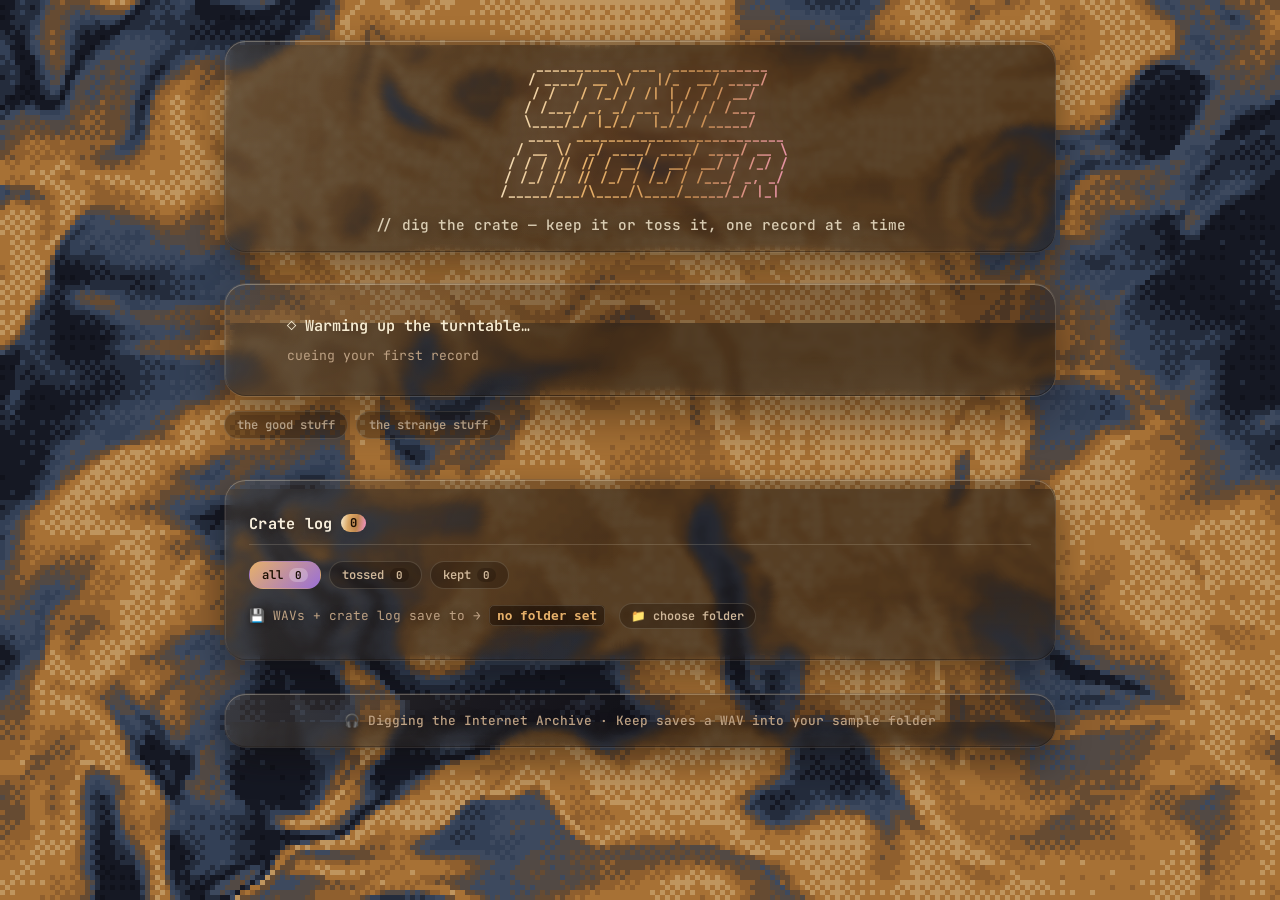
==== commit 01f2ee4b: "the frost comes off the windows: every pane goes to real glass -- a glazier's lens (feTurbulence dis" ====
--- a/ui/index.html
+++ b/ui/index.html
@@ -15,6 +15,17 @@
 <body>
 
   <canvas id="bg" aria-hidden="true"></canvas>
+
+  <!-- the glazier's mark: an SVG displacement the glass panes refract
+       through (backdrop-filter: url(#glass-lens) in style.css) — old
+       rolled window glass, gentle waves, no two panes alike -->
+  <svg width="0" height="0" aria-hidden="true" style="position:absolute">
+    <filter id="glass-lens" x="-15%" y="-15%" width="130%" height="130%" color-interpolation-filters="sRGB">
+      <feTurbulence type="fractalNoise" baseFrequency="0.007 0.011" numOctaves="2" seed="7" result="waves"/>
+      <feGaussianBlur in="waves" stdDeviation="1.5" result="soft"/>
+      <feDisplacementMap in="SourceGraphic" in2="soft" scale="22" xChannelSelector="R" yChannelSelector="G"/>
+    </filter>
+  </svg>
 
   <div class="app">
     <header>
--- a/ui/style.css
+++ b/ui/style.css
@@ -47,14 +47,33 @@
   text-rendering: optimizeLegibility;
 }
 
-/* every text block sits behind frosted glass */
+/* every text block sits behind REAL glass: barely blurred, but the
+   backdrop refracts through the glazier's lens (#glass-lens in
+   index.html) — the fat pixels bend like old rolled window glass.
+   A specular rim (inset shadows) and an under-text sheen (::before,
+   z-index -1 inside an isolated context) sell the pane. */
 header, .library, .shutdown-hint {
-  background: var(--glass-soft);
-  backdrop-filter: blur(16px) saturate(130%);
-  -webkit-backdrop-filter: blur(16px) saturate(130%);
+  position: relative; isolation: isolate;
+  background: rgba(22, 11, 9, 0.30);
+  -webkit-backdrop-filter: blur(16px) saturate(130%);  /* frost fallback */
+  /* smoked pane: the world dims as it passes through, so the ink on
+     top wins — but the refracted pixels stay sharp, not fogged */
+  backdrop-filter: blur(3px) url(#glass-lens) saturate(115%) brightness(0.62) contrast(0.88);
   border: 1px solid var(--glass-line-soft);
   border-radius: var(--r-xl);
   padding: 18px 24px;
+  box-shadow:
+    inset 0 1px 0 rgba(247, 236, 210, 0.30),
+    inset 1px 0 0 rgba(247, 236, 210, 0.10),
+    inset 0 -1px 0 rgba(13, 8, 5, 0.40),
+    0 14px 34px rgba(13, 8, 5, 0.40);
+}
+header::before, .library::before, .shutdown-hint::before, .stage::before {
+  content: ""; position: absolute; inset: 0; z-index: -1;
+  border-radius: inherit; pointer-events: none;
+  background:
+    linear-gradient(115deg, rgba(247, 236, 210, 0.12), rgba(247, 236, 210, 0.03) 30%, transparent 48%),
+    radial-gradient(120% 90% at 85% 112%, rgba(247, 236, 210, 0.05), transparent 55%);
 }
 .sr-only {
   position: absolute; width: 1px; height: 1px; padding: 0; margin: -1px;
@@ -65,6 +84,7 @@
 #bg {
   position: fixed; inset: 0; z-index: 0;
   width: 100vw; height: 100vh;
+  image-rendering: pixelated;  /* the fat pixels stay fat */
 }
 
 .app {
@@ -110,20 +130,23 @@
   text-shadow: 0 1px 10px rgba(20, 11, 5, 0.6);
 }
 
-/* ---------------- stage panel (frosted glass) ---------------- */
+/* ---------------- stage panel (the thickest pane) ---------------- */
 .stage {
   display: flex;
   gap: 30px;
   align-items: center;
-  background: var(--glass);
-  backdrop-filter: blur(18px) saturate(135%);
-  -webkit-backdrop-filter: blur(18px) saturate(135%);
+  position: relative; isolation: isolate;
+  background: rgba(20, 10, 8, 0.32);
+  -webkit-backdrop-filter: blur(18px) saturate(135%);  /* frost fallback */
+  backdrop-filter: blur(4px) url(#glass-lens) saturate(115%) brightness(0.58) contrast(0.88);
   border: 1px solid var(--glass-line);
   border-radius: var(--r-xl);
   padding: 30px 32px;
   box-shadow:
-    0 18px 50px rgba(10, 5, 2, 0.45),
-    inset 0 1px 0 rgba(255, 255, 255, 0.08);
+    inset 0 1px 0 rgba(247, 236, 210, 0.32),
+    inset 1px 0 0 rgba(247, 236, 210, 0.10),
+    inset 0 -1px 0 rgba(13, 8, 5, 0.45),
+    0 18px 50px rgba(10, 5, 2, 0.45);
 }
 
 /* ---------------- ASCII vinyl ---------------- */
@@ -223,7 +246,8 @@
   background: rgba(20, 11, 5, 0.42);
   border: 1px solid var(--glass-line);
   border-radius: var(--r-md);
-  backdrop-filter: blur(10px); -webkit-backdrop-filter: blur(10px);
+  backdrop-filter: blur(6px); -webkit-backdrop-filter: blur(6px);
+  box-shadow: inset 0 1px 0 rgba(247, 236, 210, 0.18);
 }
 .pp {
   flex: 0 0 auto; width: 34px; height: 34px; border-radius: 50%;
@@ -368,6 +392,9 @@
 .lib-b.tossed {
   color: #f6c3b5; border-color: rgba(243, 160, 140, 0.5); background: rgba(243, 160, 140, 0.12);
 }
+.lib-b.bin {
+  color: #ccd6ec; border-color: rgba(165, 185, 230, 0.4); background: rgba(165, 185, 230, 0.1);
+}
 .lib-empty { color: var(--muted-dim); font-size: 0.84rem; padding: 10px 0; }
 .lib-empty.hidden { display: none; }
 
